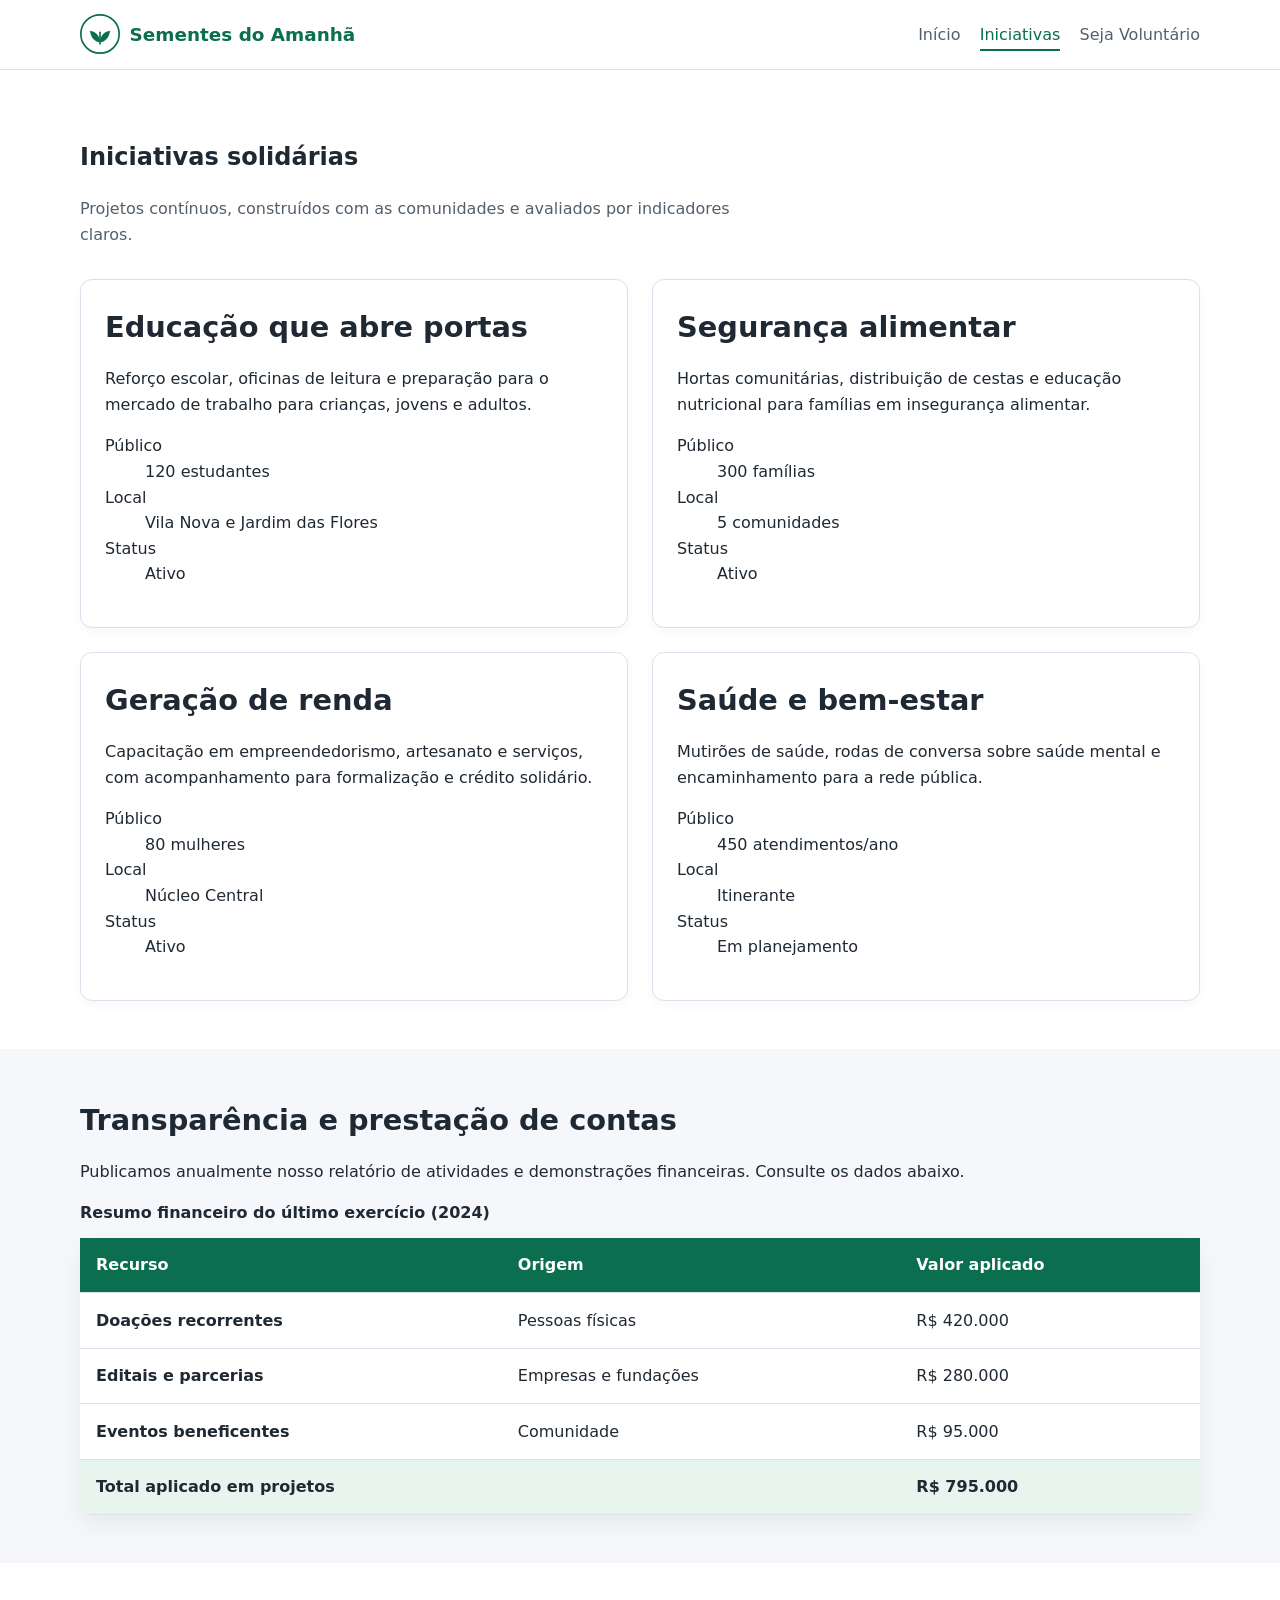
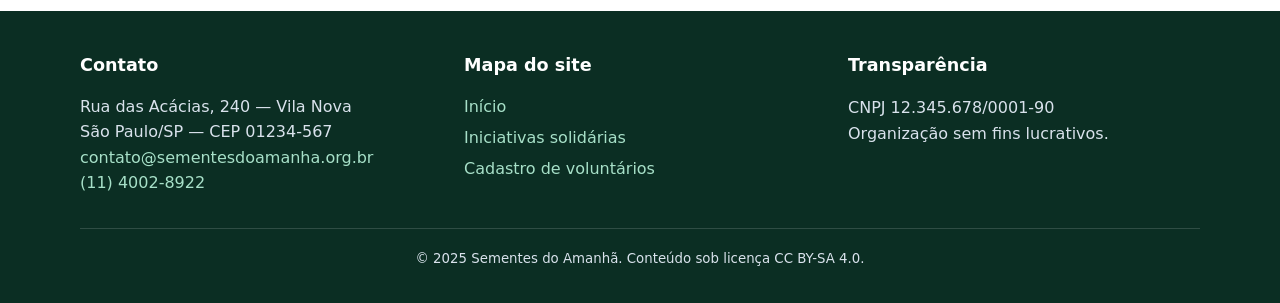
==== projetos.html @ 02ab209b "Repositório criado, primeiro esboço da atividade prática" ====
<!DOCTYPE html>
<html lang="pt-BR">
<head>
  <meta charset="UTF-8">
  <meta name="viewport" content="width=device-width, initial-scale=1.0">
  <meta name="description" content="Conheça as iniciativas solidárias da ONG Sementes do Amanhã: educação, segurança alimentar e geração de renda.">
  <title>Iniciativas Solidárias — Sementes do Amanhã</title>
  <link rel="stylesheet" href="css/style.css">
</head>
<body>

  <a class="skip-link" href="#conteudo">Pular para o conteúdo principal</a>

  <header class="site-header">
    <div class="container header-inner">
      <a class="logo" href="index.html" aria-label="Sementes do Amanhã — página inicial">
        <svg class="logo-mark" width="40" height="40" viewBox="0 0 48 48" role="img" aria-hidden="true" focusable="false">
          <circle cx="24" cy="24" r="23" fill="none" stroke="currentColor" stroke-width="2"/>
          <path d="M24 34c0-8 5-13 12-14-1 8-5 13-12 14Zm0 0c0-8-5-13-12-14 1 8 5 13 12 14Z" fill="currentColor"/>
          <path d="M24 36V22" stroke="currentColor" stroke-width="2" stroke-linecap="round"/>
        </svg>
        <span class="logo-text">Sementes <strong>do Amanhã</strong></span>
      </a>

      <nav class="site-nav" aria-label="Navegação principal">
        <ul>
          <li><a href="index.html">Início</a></li>
          <li><a href="projetos.html" aria-current="page">Iniciativas</a></li>
          <li><a href="cadastro.html">Seja Voluntário</a></li>
        </ul>
      </nav>
    </div>
  </header>

  <main id="conteudo">

    <section class="secao" aria-labelledby="titulo-iniciativas">
      <div class="container">
        <header class="secao-cabecalho">
          <h1 id="titulo-iniciativas">Iniciativas solidárias</h1>
          <p class="secao-descricao">Projetos contínuos, construídos com as comunidades e avaliados por indicadores claros.</p>
        </header>

        <div class="grid-2">
          <article class="card projeto" id="educacao">
            <h2>Educação que abre portas</h2>
            <p>Reforço escolar, oficinas de leitura e preparação para o mercado de trabalho para crianças, jovens e adultos.</p>
            <dl class="detalhes">
              <dt>Público</dt><dd>120 estudantes</dd>
              <dt>Local</dt><dd>Vila Nova e Jardim das Flores</dd>
              <dt>Status</dt><dd><span class="badge ativo">Ativo</span></dd>
            </dl>
          </article>

          <article class="card projeto" id="alimentacao">
            <h2>Segurança alimentar</h2>
            <p>Hortas comunitárias, distribuição de cestas e educação nutricional para famílias em insegurança alimentar.</p>
            <dl class="detalhes">
              <dt>Público</dt><dd>300 famílias</dd>
              <dt>Local</dt><dd>5 comunidades</dd>
              <dt>Status</dt><dd><span class="badge ativo">Ativo</span></dd>
            </dl>
          </article>

          <article class="card projeto" id="renda">
            <h2>Geração de renda</h2>
            <p>Capacitação em empreendedorismo, artesanato e serviços, com acompanhamento para formalização e crédito solidário.</p>
            <dl class="detalhes">
              <dt>Público</dt><dd>80 mulheres</dd>
              <dt>Local</dt><dd>Núcleo Central</dd>
              <dt>Status</dt><dd><span class="badge ativo">Ativo</span></dd>
            </dl>
          </article>

          <article class="card projeto" id="saude">
            <h2>Saúde e bem-estar</h2>
            <p>Mutirões de saúde, rodas de conversa sobre saúde mental e encaminhamento para a rede pública.</p>
            <dl class="detalhes">
              <dt>Público</dt><dd>450 atendimentos/ano</dd>
              <dt>Local</dt><dd>Itinerante</dd>
              <dt>Status</dt><dd><span class="badge planejamento">Em planejamento</span></dd>
            </dl>
          </article>
        </div>
      </div>
    </section>

    <section class="secao secao-destaque" id="transparencia" aria-labelledby="titulo-transparencia">
      <div class="container">
        <h2 id="titulo-transparencia">Transparência e prestação de contas</h2>
        <p>Publicamos anualmente nosso relatório de atividades e demonstrações financeiras. Consulte os dados abaixo.</p>
        <table class="tabela">
          <caption>Resumo financeiro do último exercício (2024)</caption>
          <thead>
            <tr>
              <th scope="col">Recurso</th>
              <th scope="col">Origem</th>
              <th scope="col">Valor aplicado</th>
            </tr>
          </thead>
          <tbody>
            <tr>
              <th scope="row">Doações recorrentes</th>
              <td>Pessoas físicas</td>
              <td>R$ 420.000</td>
            </tr>
            <tr>
              <th scope="row">Editais e parcerias</th>
              <td>Empresas e fundações</td>
              <td>R$ 280.000</td>
            </tr>
            <tr>
              <th scope="row">Eventos beneficentes</th>
              <td>Comunidade</td>
              <td>R$ 95.000</td>
            </tr>
          </tbody>
          <tfoot>
            <tr>
              <th scope="row" colspan="2">Total aplicado em projetos</th>
              <td>R$ 795.000</td>
            </tr>
          </tfoot>
        </table>
      </div>
    </section>

  </main>

  <footer class="site-footer">
    <div class="container footer-grid">
      <section aria-labelledby="titulo-contato">
        <h2 id="titulo-contato">Contato</h2>
        <address>
          Rua das Acácias, 240 — Vila Nova<br>
          São Paulo/SP — CEP 01234-567<br>
          <a href="mailto:contato@sementesdoamanha.org.br">contato@sementesdoamanha.org.br</a><br>
          <a href="tel:+551140028922">(11) 4002-8922</a>
        </address>
      </section>

      <nav aria-labelledby="titulo-mapa">
        <h2 id="titulo-mapa">Mapa do site</h2>
        <ul>
          <li><a href="index.html">Início</a></li>
          <li><a href="projetos.html">Iniciativas solidárias</a></li>
          <li><a href="cadastro.html">Cadastro de voluntários</a></li>
        </ul>
      </nav>

      <section aria-labelledby="titulo-transparencia-footer">
        <h2 id="titulo-transparencia-footer">Transparência</h2>
        <p>CNPJ 12.345.678/0001-90<br>Organização sem fins lucrativos.</p>
      </section>
    </div>

    <p class="copyright container">
      <small>© 2025 Sementes do Amanhã. Conteúdo sob licença CC BY-SA 4.0.</small>
    </p>
  </footer>

</body>
</html>
---- css/style.css ----
/* =========================================================
   Sementes do Amanhã — estilos globais
   ========================================================= */

:root {
  --cor-primaria: #0b6e4f;
  --cor-primaria-escura: #08543c;
  --cor-secundaria: #f4a261;
  --cor-texto: #1f2933;
  --cor-texto-suave: #52606d;
  --cor-fundo: #ffffff;
  --cor-fundo-suave: #f5f7fa;
  --cor-borda: #d9e2ec;
  --cor-erro: #c0392b;
  --raio: 12px;
  --sombra: 0 10px 25px rgba(0, 0, 0, 0.06);
  --largura-max: 1120px;
  --espaco: 1rem;
  --fonte: system-ui, -apple-system, "Segoe UI", Roboto, Ubuntu, sans-serif;
}

*,
*::before,
*::after {
  box-sizing: border-box;
}

html {
  scroll-behavior: smooth;
}

body {
  margin: 0;
  font-family: var(--fonte);
  color: var(--cor-texto);
  background: var(--cor-fundo);
  line-height: 1.6;
}

img {
  max-width: 100%;
  height: auto;
  display: block;
}

a {
  color: var(--cor-primaria);
  text-decoration: none;
}

a:hover,
a:focus {
  text-decoration: underline;
}

.container {
  width: min(100% - 2rem, var(--largura-max));
  margin-inline: auto;
}

.skip-link {
  position: absolute;
  left: -9999px;
  top: 0;
  background: var(--cor-primaria);
  color: #fff;
  padding: 0.75rem 1rem;
  z-index: 1000;
}

.skip-link:focus {
  left: 1rem;
  top: 1rem;
}

.sr-only {
  position: absolute;
  width: 1px;
  height: 1px;
  padding: 0;
  margin: -1px;
  overflow: hidden;
  clip: rect(0, 0, 0, 0);
  white-space: nowrap;
  border: 0;
}

/* ---------- Cabeçalho ---------- */
.site-header {
  background: #fff;
  border-bottom: 1px solid var(--cor-borda);
  position: sticky;
  top: 0;
  z-index: 50;
}

.header-inner {
  display: flex;
  align-items: center;
  justify-content: space-between;
  gap: 1rem;
  padding: 0.9rem 0;
}

.logo {
  display: inline-flex;
  align-items: center;
  gap: 0.6rem;
  color: var(--cor-primaria);
  font-size: 1.15rem;
  font-weight: 600;
}

.logo-text strong {
  font-weight: 800;
}

.logo-mark {
  color: var(--cor-primaria);
  flex-shrink: 0;
}

.site-nav ul {
  list-style: none;
  display: flex;
  gap: 1.2rem;
  margin: 0;
  padding: 0;
}

.site-nav a {
  color: var(--cor-texto-suave);
  font-weight: 500;
  padding: 0.35rem 0;
  border-bottom: 2px solid transparent;
}

.site-nav a:hover,
.site-nav a:focus,
.site-nav a[aria-current="page"] {
  color: var(--cor-primaria);
  border-bottom-color: var(--cor-primaria);
  text-decoration: none;
}

/* ---------- Hero ---------- */
.hero {
  padding: 3.5rem 0 2.5rem;
  background: linear-gradient(180deg, #f0faf6 0%, #ffffff 100%);
}

.hero-grid {
  display: grid;
  grid-template-columns: 1.1fr 0.9fr;
  gap: 2.5rem;
  align-items: center;
}

.eyebrow {
  text-transform: uppercase;
  letter-spacing: 0.08em;
  font-size: 0.78rem;
  font-weight: 700;
  color: var(--cor-primaria);
  margin: 0 0 0.5rem;
}

.hero h1 {
  font-size: clamp(2rem, 4vw, 3rem);
  line-height: 1.15;
  margin: 0 0 1rem;
}

.lead {
  font-size: 1.1rem;
  color: var(--cor-texto-suave);
  max-width: 55ch;
}

.hero-acoes {
  display: flex;
  flex-wrap: wrap;
  gap: 0.75rem;
  margin-top: 1.5rem;
}

.hero-figura {
  margin: 0;
  border-radius: var(--raio);
  overflow: hidden;
  box-shadow: var(--sombra);
  background: #e8f5ef;
}

.hero-figura figcaption {
  font-size: 0.85rem;
  color: var(--cor-texto-suave);
  padding: 0.6rem 0.9rem;
  background: #fff;
}

/* ---------- Botões ---------- */
.btn {
  display: inline-flex;
  align-items: center;
  justify-content: center;
  padding: 0.75rem 1.2rem;
  border-radius: 999px;
  font-weight: 600;
  border: 2px solid transparent;
  cursor: pointer;
  transition: 0.2s ease;
  text-decoration: none;
}

.btn-primario {
  background: var(--cor-primaria);
  color: #fff;
}

.btn-primario:hover,
.btn-primario:focus {
  background: var(--cor-primaria-escura);
  text-decoration: none;
}

.btn-secundario {
  background: transparent;
  color: var(--cor-primaria);
  border-color: var(--cor-primaria);
}

.btn-secundario:hover,
.btn-secundario:focus {
  background: #e8f5ef;
  text-decoration: none;
}

/* ---------- Seções ---------- */
.secao {
  padding: 3rem 0;
}

.secao-destaque {
  background: var(--cor-fundo-suave);
}

.secao-aside {
  padding-top: 0;
}

.secao-cabecalho {
  max-width: 65ch;
  margin-bottom: 2rem;
}

.secao-cabecalho h2,
.secao h2 {
  font-size: 1.8rem;
  margin: 0 0 0.5rem;
}

.secao-descricao {
  color: var(--cor-texto-suave);
  margin: 0;
}

/* ---------- Grids e cards ---------- */
.grid-2,
.grid-3 {
  display: grid;
  gap: 1.5rem;
}

.grid-2 {
  grid-template-columns: repeat(2, 1fr);
}

.grid-3 {
  grid-template-columns: repeat(3, 1fr);
}

.card {
  background: #fff;
  border: 1px solid var(--cor-borda);
  border-radius: var(--raio);
  padding: 1.5rem;
  box-shadow: 0 4px 12px rgba(0, 0, 0, 0.03);
}

.card h3 {
  margin-top: 0;
  color: var(--cor-primaria-escura);
}

.card-acao .link-seta {
  font-weight: 600;
  display: inline-block;
  margin-top: 0.75rem;
}

.card-acao .link-seta::after {
  content: " →";
}

.lista-check {
  list-style: none;
  padding: 0;
  margin: 0;
}

.lista-check li {
  padding-left: 1.4rem;
  position: relative;
  margin-bottom: 0.35rem;
}

.lista-check li::before {
  content: "✓";
  position: absolute;
  left: 0;
  color: var(--cor-primaria);
  font-weight: 700;
}

/* ---------- Indicadores ---------- */
.indicadores {
  display: grid;
  grid-template-columns: repeat(4, 1fr);
  gap: 1rem;
  margin: 0;
}

.indicador {
  background: #fff;
  border-radius: var(--raio);
  padding: 1.25rem;
  text-align: center;
  border: 1px solid var(--cor-borda);
}

.indicador dt {
  font-size: 0.9rem;
  color: var(--cor-texto-suave);
}

.indicador dd {
  margin: 0.25rem 0 0;
  font-size: 2rem;
  font-weight: 800;
  color: var(--cor-primaria);
}

/* ---------- Citação ---------- */
.citacao {
  background: #fff;
  border-left: 6px solid var(--cor-secundaria);
  padding: 1.5rem 2rem;
  border-radius: var(--raio);
  box-shadow: var(--sombra);
  margin: 0;
}

.citacao p {
  font-size: 1.25rem;
  font-style: italic;
}

.citacao footer {
  margin-top: 1rem;
  color: var(--cor-texto-suave);
}

/* ---------- Tabela ---------- */
.tabela {
  width: 100%;
  border-collapse: collapse;
  background: #fff;
  border-radius: var(--raio);
  overflow: hidden;
  box-shadow: var(--sombra);
}

.tabela caption {
  text-align: left;
  font-weight: 700;
  margin-bottom: 0.75rem;
}

.tabela th,
.tabela td {
  padding: 0.9rem 1rem;
  border-bottom: 1px solid var(--cor-borda);
  text-align: left;
}

.tabela thead th {
  background: var(--cor-primaria);
  color: #fff;
}

.tabela tfoot th,
.tabela tfoot td {
  background: #e8f5ef;
  font-weight: 700;
}

/* ---------- Formulário ---------- */
.formulario {
  max-width: 720px;
  margin: 0 auto;
}

.formulario fieldset {
  border: 1px solid var(--cor-borda);
  border-radius: var(--raio);
  padding: 1.25rem;
  margin-bottom: 1.5rem;
  background: #fff;
}

.formulario legend {
  font-weight: 700;
  color: var(--cor-primaria-escura);
  padding: 0 0.5rem;
}

.campo {
  margin-bottom: 1rem;
  display: flex;
  flex-direction: column;
  gap: 0.35rem;
}

.campo label {
  font-weight: 600;
  font-size: 0.95rem;
}

.campo input,
.campo select,
.campo textarea {
  padding: 0.7rem 0.85rem;
  border: 1px solid var(--cor-borda);
  border-radius: 8px;
  font: inherit;
  width: 100%;
  background: #fff;
}

.campo input:focus,
.campo select:focus,
.campo textarea:focus {
  outline: 3px solid rgba(11, 110, 79, 0.2);
  border-color: var(--cor-primaria);
}

.campo input:invalid:not(:placeholder-shown),
.campo select:invalid,
.campo textarea:invalid {
  border-color: var(--cor-erro);
}

.campo.checkbox {
  flex-direction: row;
  align-items: center;
  gap: 0.5rem;
}

.campo.checkbox input {
  width: auto;
}

.acoes-formulario {
  display: flex;
  flex-wrap: wrap;
  gap: 0.75rem;
  margin-top: 1rem;
}

/* ---------- Rodapé ---------- */
.site-footer {
  background: #0b2e23;
  color: #d9e2ec;
  padding: 2.5rem 0 1rem;
  margin-top: 3rem;
}

.footer-grid {
  display: grid;
  grid-template-columns: repeat(3, 1fr);
  gap: 2rem;
}

.site-footer h2 {
  font-size: 1.1rem;
  color: #fff;
  margin-top: 0;
}

.site-footer a {
  color: #a7e0c8;
}

.site-footer address {
  font-style: normal;
}

.site-footer ul {
  list-style: none;
  padding: 0;
  margin: 0;
}

.site-footer li {
  margin-bottom: 0.35rem;
}

.copyright {
  border-top: 1px solid rgba(255, 255, 255, 0.15);
  margin-top: 2rem;
  padding-top: 1rem;
  text-align: center;
}

/* ---------- Responsivo ---------- */
@media (max-width: 900px) {
  .hero-grid,
  .grid-2,
  .grid-3,
  .indicadores,
  .footer-grid {
    grid-template-columns: 1fr;
  }

  .header-inner {
    flex-direction: column;
    align-items: flex-start;
  }

  .site-nav ul {
    flex-wrap: wrap;
  }
}

@media (max-width: 480px) {
  .hero {
    padding-top: 2rem;
  }

  .hero h1 {
    font-size: 1.8rem;
  }

  .btn {
    width: 100%;
  }
}
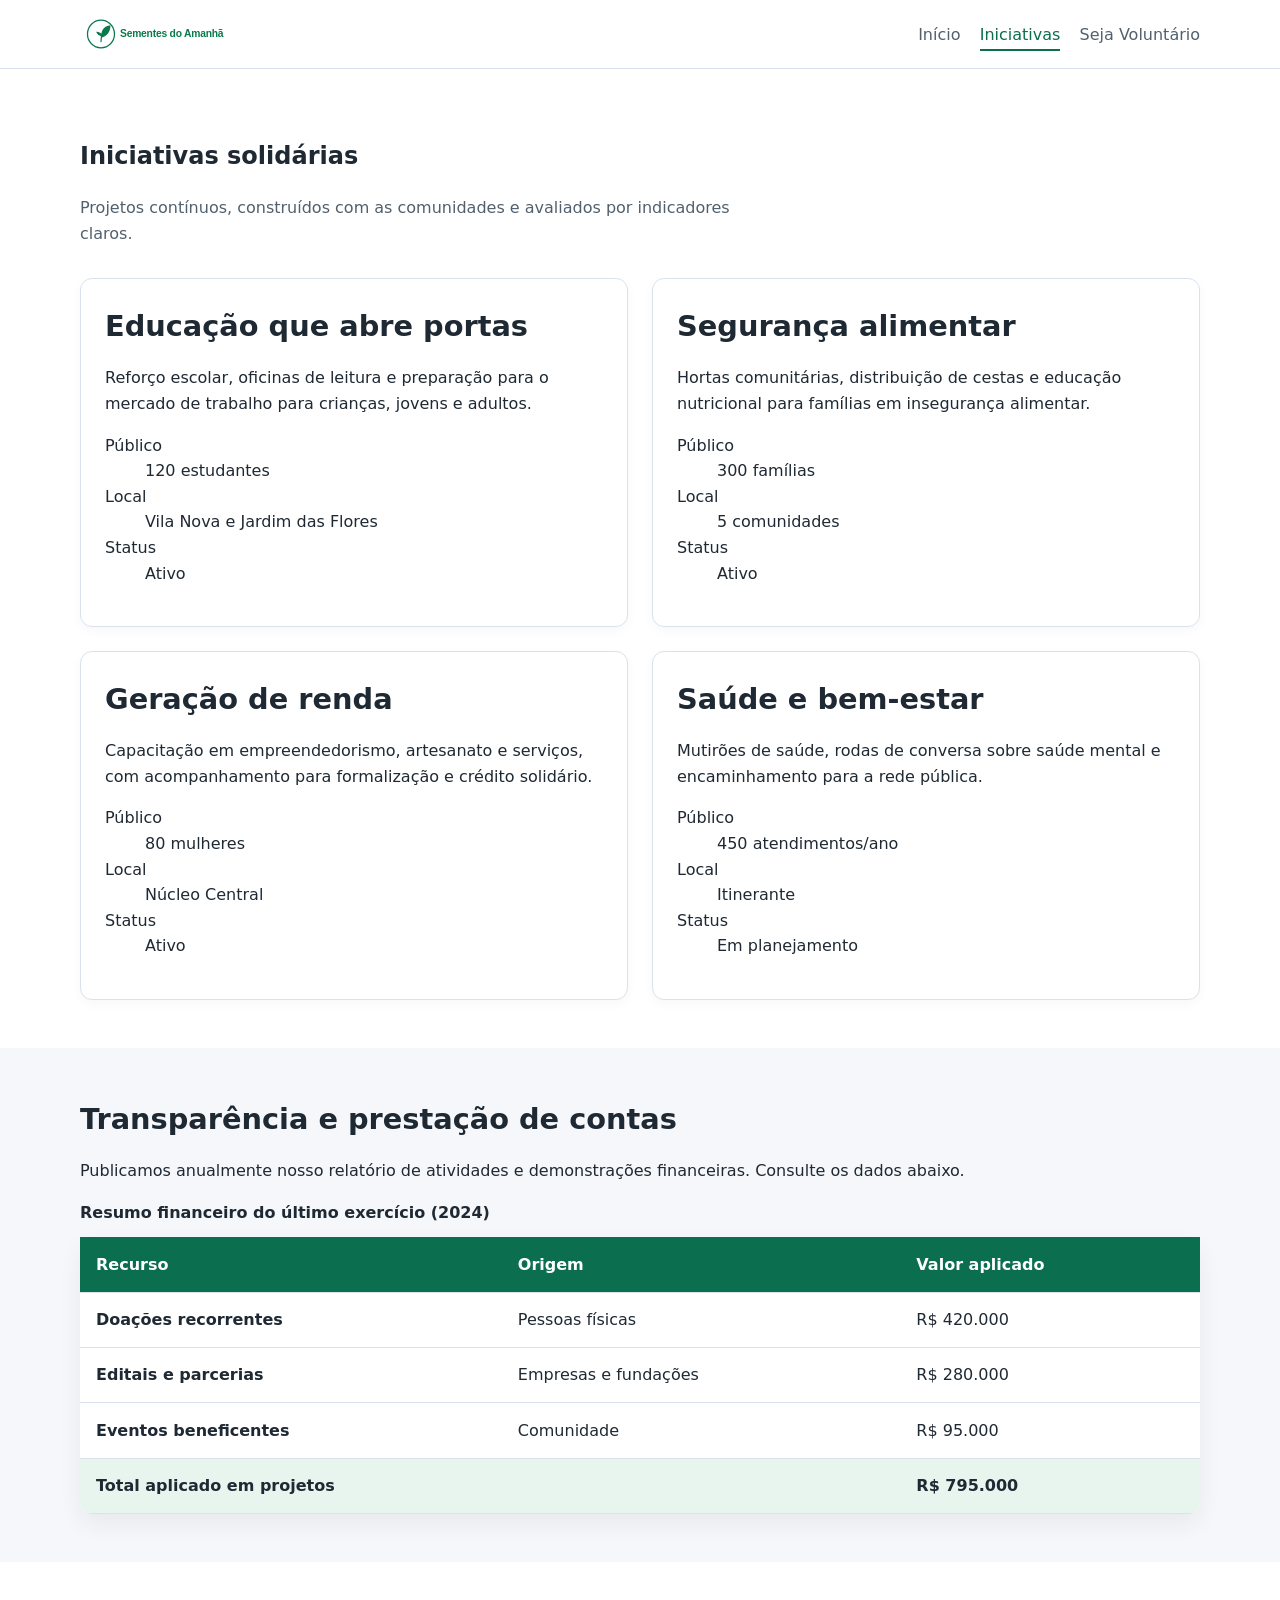
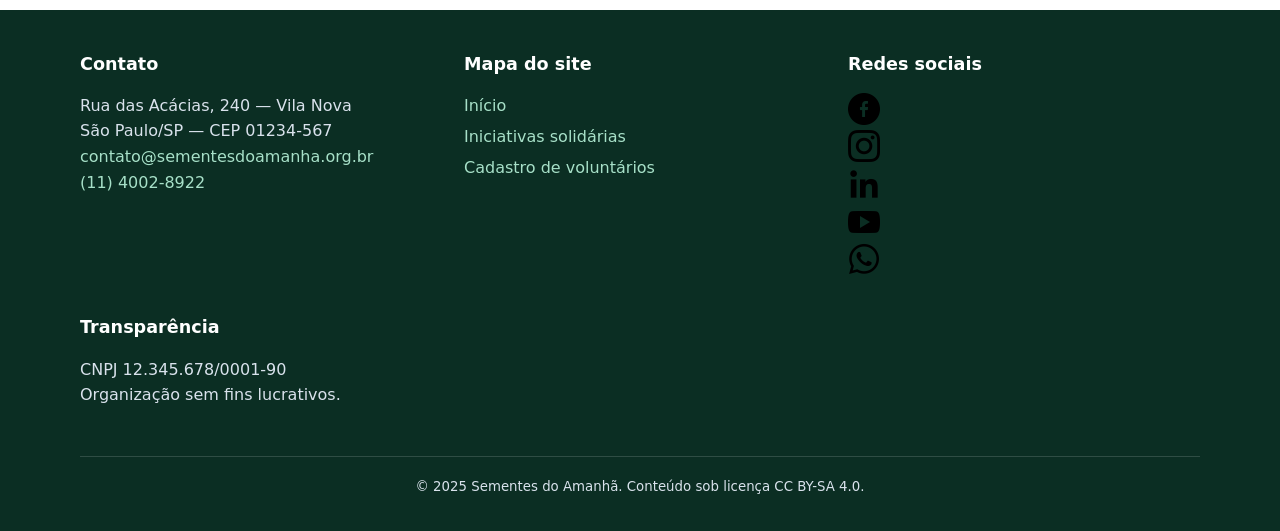
==== commit 0cf1f604: "feat: adiciona identidade visual e redes sociais ao site - Substitui SVG inline do header pelo logot" ====
--- a/projetos.html
+++ b/projetos.html
@@ -5,6 +5,7 @@
   <meta name="viewport" content="width=device-width, initial-scale=1.0">
   <meta name="description" content="Conheça as iniciativas solidárias da ONG Sementes do Amanhã: educação, segurança alimentar e geração de renda.">
   <title>Iniciativas Solidárias — Sementes do Amanhã</title>
+  <link rel="icon" type="image/svg+xml" href="assets/img/icones/sementes_do_amanha_logo.svg">
   <link rel="stylesheet" href="css/style.css">
 </head>
 <body>
@@ -14,12 +15,10 @@
   <header class="site-header">
     <div class="container header-inner">
       <a class="logo" href="index.html" aria-label="Sementes do Amanhã — página inicial">
-        <svg class="logo-mark" width="40" height="40" viewBox="0 0 48 48" role="img" aria-hidden="true" focusable="false">
-          <circle cx="24" cy="24" r="23" fill="none" stroke="currentColor" stroke-width="2"/>
-          <path d="M24 34c0-8 5-13 12-14-1 8-5 13-12 14Zm0 0c0-8-5-13-12-14 1 8 5 13 12 14Z" fill="currentColor"/>
-          <path d="M24 36V22" stroke="currentColor" stroke-width="2" stroke-linecap="round"/>
-        </svg>
-        <span class="logo-text">Sementes <strong>do Amanhã</strong></span>
+        <img src="assets/img/icones/sementes_do_amanha_logo.svg"
+             alt="Logotipo da ONG Sementes do Amanhã"
+             width="160" height="48"
+             loading="eager" decoding="async">
       </a>
 
       <nav class="site-nav" aria-label="Navegação principal">
@@ -129,6 +128,7 @@
 
   <footer class="site-footer">
     <div class="container footer-grid">
+
       <section aria-labelledby="titulo-contato">
         <h2 id="titulo-contato">Contato</h2>
         <address>
@@ -148,10 +148,42 @@
         </ul>
       </nav>
 
+      <section aria-labelledby="titulo-redes">
+        <h2 id="titulo-redes">Redes sociais</h2>
+        <ul class="redes-sociais">
+          <li>
+            <a href="https://facebook.com/sementesdoamanha" aria-label="Facebook da Sementes do Amanhã" target="_blank" rel="noopener noreferrer">
+              <img src="assets/img/og/facebook.png" alt="" width="32" height="32" loading="lazy" decoding="async">
+            </a>
+          </li>
+          <li>
+            <a href="https://instagram.com/sementesdoamanha" aria-label="Instagram da Sementes do Amanhã" target="_blank" rel="noopener noreferrer">
+              <img src="assets/img/og/instagram.png" alt="" width="32" height="32" loading="lazy" decoding="async">
+            </a>
+          </li>
+          <li>
+            <a href="https://linkedin.com/company/sementesdoamanha" aria-label="LinkedIn da Sementes do Amanhã" target="_blank" rel="noopener noreferrer">
+              <img src="assets/img/og/linkedin.png" alt="" width="32" height="32" loading="lazy" decoding="async">
+            </a>
+          </li>
+          <li>
+            <a href="https://youtube.com/@sementesdoamanha" aria-label="YouTube da Sementes do Amanhã" target="_blank" rel="noopener noreferrer">
+              <img src="assets/img/og/youtube.png" alt="" width="32" height="32" loading="lazy" decoding="async">
+            </a>
+          </li>
+          <li>
+            <a href="https://wa.me/551140028922" aria-label="WhatsApp da Sementes do Amanhã" target="_blank" rel="noopener noreferrer">
+              <img src="assets/img/og/whatsapp.png" alt="" width="32" height="32" loading="lazy" decoding="async">
+            </a>
+          </li>
+        </ul>
+      </section>
+
       <section aria-labelledby="titulo-transparencia-footer">
         <h2 id="titulo-transparencia-footer">Transparência</h2>
         <p>CNPJ 12.345.678/0001-90<br>Organização sem fins lucrativos.</p>
       </section>
+
     </div>
 
     <p class="copyright container">
--- a/css/style.css
+++ b/css/style.css
@@ -353,6 +353,11 @@
 
 /* ---------- Citação ---------- */
 .citacao {
+  display: grid;
+  grid-template-columns: auto 1fr;
+  gap: 1.25rem;
+  align-items: start;
+
   background: #fff;
   border-left: 6px solid var(--cor-secundaria);
   padding: 1.5rem 2rem;
@@ -361,14 +366,44 @@
   margin: 0;
 }
 
+.citacao .avatar {
+  width: 72px;
+  height: 72px;
+  border-radius: var(--raio);
+  object-fit: cover;
+  border: 3px solid var(--cor-secundaria);
+}
+
 .citacao p {
   font-size: 1.25rem;
   font-style: italic;
+  margin: 0;
 }
 
 .citacao footer {
   margin-top: 1rem;
   color: var(--cor-texto-suave);
+  grid-column: 2;
+}
+
+.citacao p {
+  grid-column: 2;
+}
+
+@media (max-width: 520px) {
+  .citacao {
+    grid-template-columns: 1fr;
+    text-align: center;
+  }
+
+  .citacao .avatar {
+    margin-inline: auto;
+  }
+
+  .citacao p,
+  .citacao footer {
+    grid-column: 1;
+  }
 }
 
 /* ---------- Tabela ---------- */
@@ -555,4 +590,85 @@
   .btn {
     width: 100%;
   }
+  /* ---------- Logotipo no header ---------- */
+.logo img {
+  display: block;
+  width: auto;
+  height: 48px;
+  max-width: 180px;
+}
+
+/* ---------- Avatar do depoimento ---------- */
+.citacao {
+  display: grid;
+  grid-template-columns: auto 1fr;
+  gap: 1.25rem;
+  align-items: start;
+}
+
+.citacao .avatar {
+  width: 72px;
+  height: 72px;
+  border-radius: var(--raio);        /* mesmo raio da caixa de depoimento */
+  object-fit: cover;
+  flex-shrink: 0;
+  border: 3px solid var(--cor-secundaria);
+  box-shadow: 0 4px 10px rgba(0, 0, 0, 0.08);
+}
+
+.citacao p,
+.citacao footer {
+  grid-column: 2;
+}
+
+@media (max-width: 520px) {
+  .citacao {
+    grid-template-columns: 1fr;
+    text-align: center;
+  }
+
+  .citacao .avatar {
+    margin-inline: auto;
+  }
+
+  .citacao p,
+  .citacao footer {
+    grid-column: 1;
+  }
+}
+
+/* ---------- Redes sociais no rodapé ---------- */
+.redes-sociais {
+  list-style: none;
+  padding: 0;
+  margin: 0;
+  display: flex;
+  flex-wrap: wrap;
+  gap: 0.75rem;
+}
+
+.redes-sociais a {
+  display: inline-flex;
+  align-items: center;
+  justify-content: center;
+  width: 40px;
+  height: 40px;
+  border-radius: 50%;
+  background: rgba(255, 255, 255, 0.08);
+  transition: background 0.2s ease, transform 0.2s ease;
+}
+
+.redes-sociais a:hover,
+.redes-sociais a:focus {
+  background: rgba(255, 255, 255, 0.2);
+  transform: translateY(-2px);
+  text-decoration: none;
+}
+
+.redes-sociais img {
+  width: 22px;
+  height: 22px;
+  object-fit: contain;
+  filter: brightness(0) invert(1);
+}
 }
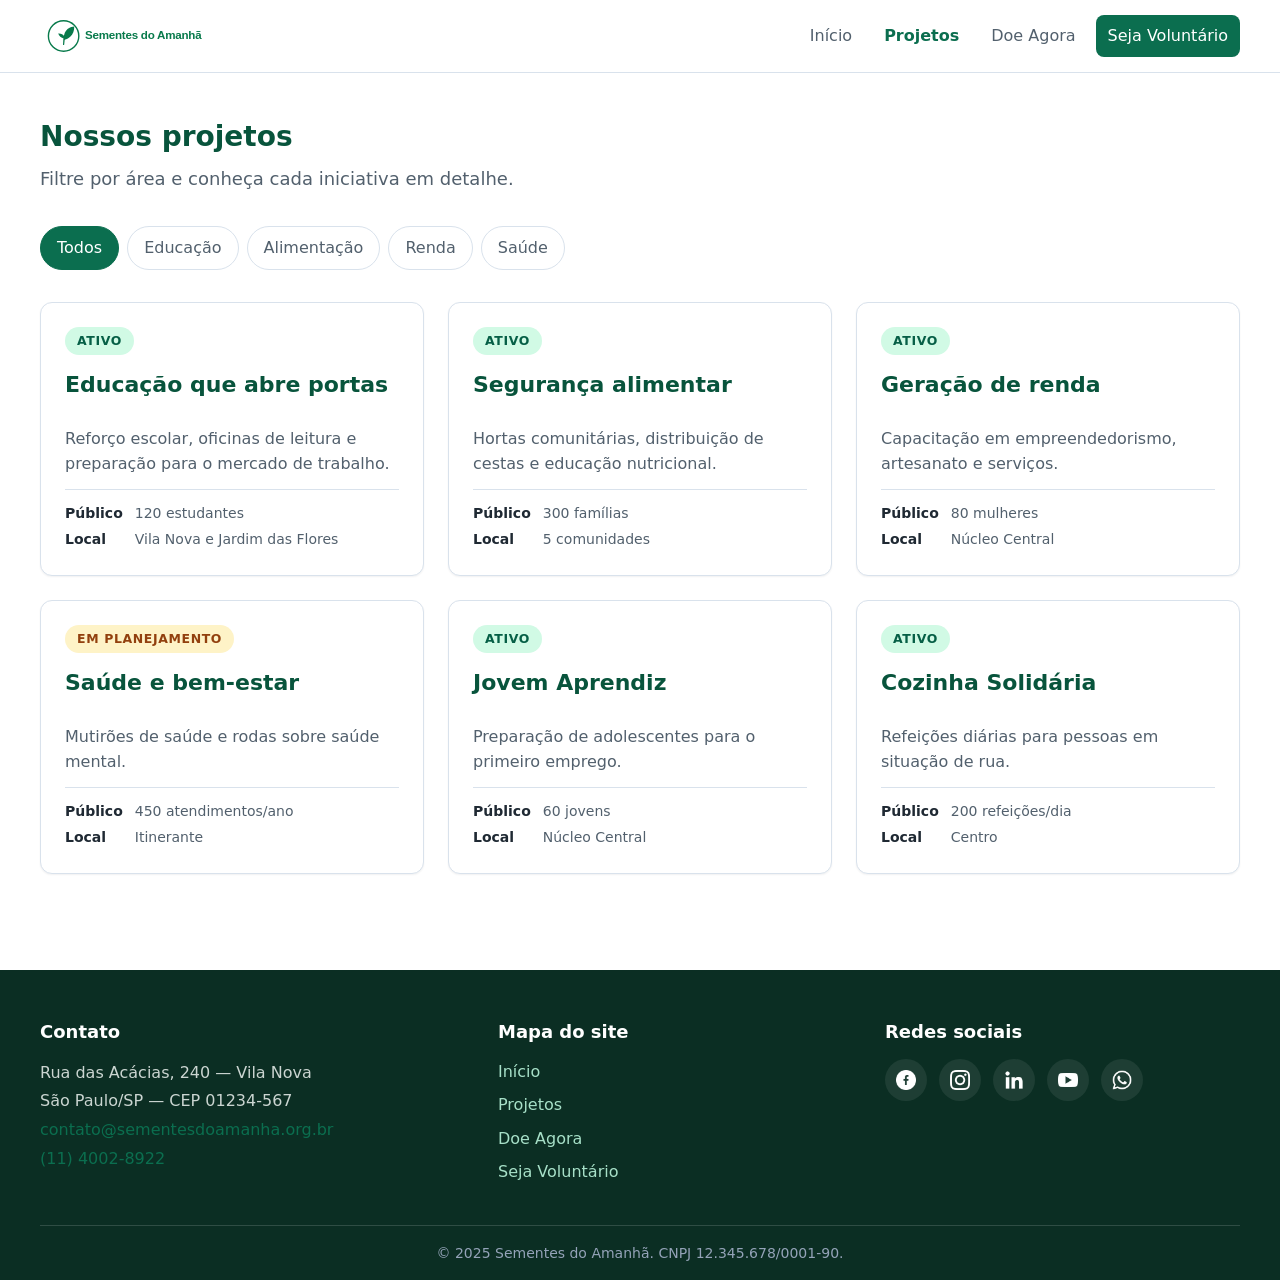
==== commit 704d4cb8: "feat: transforma site institucional em plataforma web para ONGs - Adiciona páginas doacao.html e vol" ====
--- a/projetos.html
+++ b/projetos.html
@@ -3,193 +3,157 @@
 <head>
   <meta charset="UTF-8">
   <meta name="viewport" content="width=device-width, initial-scale=1.0">
-  <meta name="description" content="Conheça as iniciativas solidárias da ONG Sementes do Amanhã: educação, segurança alimentar e geração de renda.">
-  <title>Iniciativas Solidárias — Sementes do Amanhã</title>
+  <meta name="description" content="Conheça os projetos sociais da ONG Sementes do Amanhã.">
+  <title>Projetos — Sementes do Amanhã</title>
   <link rel="icon" type="image/svg+xml" href="assets/img/icones/sementes_do_amanha_logo.svg">
   <link rel="stylesheet" href="css/style.css">
 </head>
 <body>
 
-  <a class="skip-link" href="#conteudo">Pular para o conteúdo principal</a>
+  <a class="skip-link" href="#main">Pular para o conteúdo principal</a>
 
-  <header class="site-header">
-    <div class="container header-inner">
-      <a class="logo" href="index.html" aria-label="Sementes do Amanhã — página inicial">
-        <img src="assets/img/icones/sementes_do_amanha_logo.svg"
-             alt="Logotipo da ONG Sementes do Amanhã"
-             width="160" height="48"
-             loading="eager" decoding="async">
+  <header class="header">
+    <div class="container header__inner">
+      <a class="header__logo" href="index.html" aria-label="Sementes do Amanhã — página inicial">
+        <img src="assets/img/icones/sementes_do_amanha_logo.svg" alt="Logotipo Sementes do Amanhã" width="160" height="44">
       </a>
-
-      <nav class="site-nav" aria-label="Navegação principal">
-        <ul>
-          <li><a href="index.html">Início</a></li>
-          <li><a href="projetos.html" aria-current="page">Iniciativas</a></li>
-          <li><a href="cadastro.html">Seja Voluntário</a></li>
+      <button class="header__toggle" type="button" aria-expanded="false" aria-controls="menu-principal" aria-label="Abrir menu"><span class="sr-only">Menu</span></button>
+      <nav class="nav" id="menu-principal" data-open="false" aria-label="Navegação principal">
+        <ul class="nav__list">
+          <li><a class="nav__link" href="index.html">Início</a></li>
+          <li><a class="nav__link" href="projetos.html" aria-current="page">Projetos</a></li>
+          <li><a class="nav__link" href="doacao.html">Doe Agora</a></li>
+          <li><a class="nav__link nav__link--cta" href="voluntario.html">Seja Voluntário</a></li>
         </ul>
       </nav>
     </div>
   </header>
 
-  <main id="conteudo">
+  <main id="main">
 
-    <section class="secao" aria-labelledby="titulo-iniciativas">
+    <section class="section" aria-labelledby="projetos-title">
       <div class="container">
-        <header class="secao-cabecalho">
-          <h1 id="titulo-iniciativas">Iniciativas solidárias</h1>
-          <p class="secao-descricao">Projetos contínuos, construídos com as comunidades e avaliados por indicadores claros.</p>
+        <header class="section__header">
+          <h1 class="section__title" id="projetos-title">Nossos projetos</h1>
+          <p class="section__subtitle">Filtre por área e conheça cada iniciativa em detalhe.</p>
         </header>
 
-        <div class="grid-2">
-          <article class="card projeto" id="educacao">
-            <h2>Educação que abre portas</h2>
-            <p>Reforço escolar, oficinas de leitura e preparação para o mercado de trabalho para crianças, jovens e adultos.</p>
-            <dl class="detalhes">
+        <div class="filters" role="group" aria-label="Filtrar projetos por categoria">
+          <button class="filters__btn" type="button" data-filter="all" aria-pressed="true">Todos</button>
+          <button class="filters__btn" type="button" data-filter="educacao" aria-pressed="false">Educação</button>
+          <button class="filters__btn" type="button" data-filter="alimentacao" aria-pressed="false">Alimentação</button>
+          <button class="filters__btn" type="button" data-filter="renda" aria-pressed="false">Renda</button>
+          <button class="filters__btn" type="button" data-filter="saude" aria-pressed="false">Saúde</button>
+        </div>
+
+        <div class="grid grid--3" data-projects>
+
+          <article class="card project-card" data-category="educacao">
+            <span class="project-card__badge project-card__badge--active">Ativo</span>
+            <h3 class="card__title">Educação que abre portas</h3>
+            <p class="card__text">Reforço escolar, oficinas de leitura e preparação para o mercado de trabalho.</p>
+            <dl class="project-card__meta">
               <dt>Público</dt><dd>120 estudantes</dd>
               <dt>Local</dt><dd>Vila Nova e Jardim das Flores</dd>
-              <dt>Status</dt><dd><span class="badge ativo">Ativo</span></dd>
             </dl>
           </article>
 
-          <article class="card projeto" id="alimentacao">
-            <h2>Segurança alimentar</h2>
-            <p>Hortas comunitárias, distribuição de cestas e educação nutricional para famílias em insegurança alimentar.</p>
-            <dl class="detalhes">
+          <article class="card project-card" data-category="alimentacao">
+            <span class="project-card__badge project-card__badge--active">Ativo</span>
+            <h3 class="card__title">Segurança alimentar</h3>
+            <p class="card__text">Hortas comunitárias, distribuição de cestas e educação nutricional.</p>
+            <dl class="project-card__meta">
               <dt>Público</dt><dd>300 famílias</dd>
               <dt>Local</dt><dd>5 comunidades</dd>
-              <dt>Status</dt><dd><span class="badge ativo">Ativo</span></dd>
             </dl>
           </article>
 
-          <article class="card projeto" id="renda">
-            <h2>Geração de renda</h2>
-            <p>Capacitação em empreendedorismo, artesanato e serviços, com acompanhamento para formalização e crédito solidário.</p>
-            <dl class="detalhes">
+          <article class="card project-card" data-category="renda">
+            <span class="project-card__badge project-card__badge--active">Ativo</span>
+            <h3 class="card__title">Geração de renda</h3>
+            <p class="card__text">Capacitação em empreendedorismo, artesanato e serviços.</p>
+            <dl class="project-card__meta">
               <dt>Público</dt><dd>80 mulheres</dd>
               <dt>Local</dt><dd>Núcleo Central</dd>
-              <dt>Status</dt><dd><span class="badge ativo">Ativo</span></dd>
             </dl>
           </article>
 
-          <article class="card projeto" id="saude">
-            <h2>Saúde e bem-estar</h2>
-            <p>Mutirões de saúde, rodas de conversa sobre saúde mental e encaminhamento para a rede pública.</p>
-            <dl class="detalhes">
+          <article class="card project-card" data-category="saude">
+            <span class="project-card__badge project-card__badge--planning">Em planejamento</span>
+            <h3 class="card__title">Saúde e bem-estar</h3>
+            <p class="card__text">Mutirões de saúde e rodas sobre saúde mental.</p>
+            <dl class="project-card__meta">
               <dt>Público</dt><dd>450 atendimentos/ano</dd>
               <dt>Local</dt><dd>Itinerante</dd>
-              <dt>Status</dt><dd><span class="badge planejamento">Em planejamento</span></dd>
             </dl>
           </article>
+
+          <article class="card project-card" data-category="educacao">
+            <span class="project-card__badge project-card__badge--active">Ativo</span>
+            <h3 class="card__title">Jovem Aprendiz</h3>
+            <p class="card__text">Preparação de adolescentes para o primeiro emprego.</p>
+            <dl class="project-card__meta">
+              <dt>Público</dt><dd>60 jovens</dd>
+              <dt>Local</dt><dd>Núcleo Central</dd>
+            </dl>
+          </article>
+
+          <article class="card project-card" data-category="alimentacao">
+            <span class="project-card__badge project-card__badge--active">Ativo</span>
+            <h3 class="card__title">Cozinha Solidária</h3>
+            <p class="card__text">Refeições diárias para pessoas em situação de rua.</p>
+            <dl class="project-card__meta">
+              <dt>Público</dt><dd>200 refeições/dia</dd>
+              <dt>Local</dt><dd>Centro</dd>
+            </dl>
+          </article>
+
         </div>
-      </div>
-    </section>
 
-    <section class="secao secao-destaque" id="transparencia" aria-labelledby="titulo-transparencia">
-      <div class="container">
-        <h2 id="titulo-transparencia">Transparência e prestação de contas</h2>
-        <p>Publicamos anualmente nosso relatório de atividades e demonstrações financeiras. Consulte os dados abaixo.</p>
-        <table class="tabela">
-          <caption>Resumo financeiro do último exercício (2024)</caption>
-          <thead>
-            <tr>
-              <th scope="col">Recurso</th>
-              <th scope="col">Origem</th>
-              <th scope="col">Valor aplicado</th>
-            </tr>
-          </thead>
-          <tbody>
-            <tr>
-              <th scope="row">Doações recorrentes</th>
-              <td>Pessoas físicas</td>
-              <td>R$ 420.000</td>
-            </tr>
-            <tr>
-              <th scope="row">Editais e parcerias</th>
-              <td>Empresas e fundações</td>
-              <td>R$ 280.000</td>
-            </tr>
-            <tr>
-              <th scope="row">Eventos beneficentes</th>
-              <td>Comunidade</td>
-              <td>R$ 95.000</td>
-            </tr>
-          </tbody>
-          <tfoot>
-            <tr>
-              <th scope="row" colspan="2">Total aplicado em projetos</th>
-              <td>R$ 795.000</td>
-            </tr>
-          </tfoot>
-        </table>
+        <p class="text-center mt-4 hidden" data-empty>
+          Nenhum projeto encontrado para esta categoria.
+        </p>
       </div>
     </section>
 
   </main>
 
-  <footer class="site-footer">
-    <div class="container footer-grid">
-
-      <section aria-labelledby="titulo-contato">
-        <h2 id="titulo-contato">Contato</h2>
-        <address>
-          Rua das Acácias, 240 — Vila Nova<br>
-          São Paulo/SP — CEP 01234-567<br>
-          <a href="mailto:contato@sementesdoamanha.org.br">contato@sementesdoamanha.org.br</a><br>
-          <a href="tel:+551140028922">(11) 4002-8922</a>
-        </address>
-      </section>
-
-      <nav aria-labelledby="titulo-mapa">
-        <h2 id="titulo-mapa">Mapa do site</h2>
-        <ul>
-          <li><a href="index.html">Início</a></li>
-          <li><a href="projetos.html">Iniciativas solidárias</a></li>
-          <li><a href="cadastro.html">Cadastro de voluntários</a></li>
-        </ul>
-      </nav>
-
-      <section aria-labelledby="titulo-redes">
-        <h2 id="titulo-redes">Redes sociais</h2>
-        <ul class="redes-sociais">
-          <li>
-            <a href="https://facebook.com/sementesdoamanha" aria-label="Facebook da Sementes do Amanhã" target="_blank" rel="noopener noreferrer">
-              <img src="assets/img/og/facebook.png" alt="" width="32" height="32" loading="lazy" decoding="async">
-            </a>
-          </li>
-          <li>
-            <a href="https://instagram.com/sementesdoamanha" aria-label="Instagram da Sementes do Amanhã" target="_blank" rel="noopener noreferrer">
-              <img src="assets/img/og/instagram.png" alt="" width="32" height="32" loading="lazy" decoding="async">
-            </a>
-          </li>
-          <li>
-            <a href="https://linkedin.com/company/sementesdoamanha" aria-label="LinkedIn da Sementes do Amanhã" target="_blank" rel="noopener noreferrer">
-              <img src="assets/img/og/linkedin.png" alt="" width="32" height="32" loading="lazy" decoding="async">
-            </a>
-          </li>
-          <li>
-            <a href="https://youtube.com/@sementesdoamanha" aria-label="YouTube da Sementes do Amanhã" target="_blank" rel="noopener noreferrer">
-              <img src="assets/img/og/youtube.png" alt="" width="32" height="32" loading="lazy" decoding="async">
-            </a>
-          </li>
-          <li>
-            <a href="https://wa.me/551140028922" aria-label="WhatsApp da Sementes do Amanhã" target="_blank" rel="noopener noreferrer">
-              <img src="assets/img/og/whatsapp.png" alt="" width="32" height="32" loading="lazy" decoding="async">
-            </a>
-          </li>
-        </ul>
-      </section>
-
-      <section aria-labelledby="titulo-transparencia-footer">
-        <h2 id="titulo-transparencia-footer">Transparência</h2>
-        <p>CNPJ 12.345.678/0001-90<br>Organização sem fins lucrativos.</p>
-      </section>
-
+  <footer class="footer">
+    <div class="container">
+      <div class="footer__grid">
+        <div>
+          <h2 class="footer__title">Contato</h2>
+          <address>
+            Rua das Acácias, 240 — Vila Nova<br>
+            São Paulo/SP — CEP 01234-567<br>
+            <a href="mailto:contato@sementesdoamanha.org.br">contato@sementesdoamanha.org.br</a><br>
+            <a href="tel:+551140028922">(11) 4002-8922</a>
+          </address>
+        </div>
+        <nav aria-labelledby="footer-mapa">
+          <h2 class="footer__title" id="footer-mapa">Mapa do site</h2>
+          <ul class="footer__list">
+            <li><a href="index.html">Início</a></li>
+            <li><a href="projetos.html">Projetos</a></li>
+            <li><a href="doacao.html">Doe Agora</a></li>
+            <li><a href="voluntario.html">Seja Voluntário</a></li>
+          </ul>
+        </nav>
+        <div>
+          <h2 class="footer__title">Redes sociais</h2>
+          <ul class="social">
+            <li><a class="social__link" href="#" aria-label="Facebook"><img src="assets/img/og/facebook.png" alt="" width="20" height="20" loading="lazy"></a></li>
+            <li><a class="social__link" href="#" aria-label="Instagram"><img src="assets/img/og/instagram.png" alt="" width="20" height="20" loading="lazy"></a></li>
+            <li><a class="social__link" href="#" aria-label="LinkedIn"><img src="assets/img/og/linkedin.png" alt="" width="20" height="20" loading="lazy"></a></li>
+            <li><a class="social__link" href="#" aria-label="YouTube"><img src="assets/img/og/youtube.png" alt="" width="20" height="20" loading="lazy"></a></li>
+            <li><a class="social__link" href="#" aria-label="WhatsApp"><img src="assets/img/og/whatsapp.png" alt="" width="20" height="20" loading="lazy"></a></li>
+          </ul>
+        </div>
+      </div>
+      <p class="footer__bottom">© 2025 Sementes do Amanhã. CNPJ 12.345.678/0001-90.</p>
     </div>
-
-    <p class="copyright container">
-      <small>© 2025 Sementes do Amanhã. Conteúdo sob licença CC BY-SA 4.0.</small>
-    </p>
   </footer>
 
+  <script src="js/main.js" defer></script>
 </body>
 </html>
--- a/css/style.css
+++ b/css/style.css
@@ -1,674 +1,833 @@
 /* =========================================================
-   Sementes do Amanhã — estilos globais
+   SEMENTES DO AMANHÃ — Design System
+   Metodologia: BEM (Block, Element, Modifier)
    ========================================================= */
 
+/* ---------------------------------------------------------
+   1. DESIGN TOKENS (variáveis)
+   --------------------------------------------------------- */
 :root {
-  --cor-primaria: #0b6e4f;
-  --cor-primaria-escura: #08543c;
-  --cor-secundaria: #f4a261;
-  --cor-texto: #1f2933;
-  --cor-texto-suave: #52606d;
-  --cor-fundo: #ffffff;
-  --cor-fundo-suave: #f5f7fa;
-  --cor-borda: #d9e2ec;
-  --cor-erro: #c0392b;
-  --raio: 12px;
-  --sombra: 0 10px 25px rgba(0, 0, 0, 0.06);
-  --largura-max: 1120px;
-  --espaco: 1rem;
-  --fonte: system-ui, -apple-system, "Segoe UI", Roboto, Ubuntu, sans-serif;
-}
-
+  /* Cores — marca */
+  --color-primary:        #0b6e4f;
+  --color-primary-dark:   #08543c;
+  --color-primary-light:  #e8f5ef;
+  --color-secondary:      #f4a261;
+  --color-secondary-dark: #e08c4a;
+  --color-accent:         #2d6a4f;
+
+  /* Cores — neutras */
+  --color-text:        #1f2933;
+  --color-text-soft:   #52606d;
+  --color-text-invert: #ffffff;
+  --color-bg:          #ffffff;
+  --color-bg-soft:     #f5f7fa;
+  --color-bg-dark:     #0b2e23;
+  --color-border:      #d9e2ec;
+
+  /* Cores — feedback */
+  --color-error:   #c0392b;
+  --color-success: #10b981;
+  --color-warning: #f59e0b;
+  --color-info:    #3b82f6;
+
+  /* Tipografia */
+  --font-sans: system-ui, -apple-system, "Segoe UI", Roboto, Ubuntu, sans-serif;
+  --fs-xs:   0.78rem;
+  --fs-sm:   0.875rem;
+  --fs-base: 1rem;
+  --fs-lg:   1.125rem;
+  --fs-xl:   1.375rem;
+  --fs-2xl:  1.75rem;
+  --fs-3xl:  clamp(2rem, 4vw + 1rem, 3rem);
+  --fs-4xl:  clamp(2.5rem, 6vw + 1rem, 4rem);
+  --lh-tight: 1.15;
+  --lh-base:  1.6;
+
+  /* Espaçamento — escala 4/8/16/24/32/48/64 */
+  --sp-1:  0.25rem;
+  --sp-2:  0.5rem;
+  --sp-3:  0.75rem;
+  --sp-4:  1rem;
+  --sp-5:  1.5rem;
+  --sp-6:  2rem;
+  --sp-7:  3rem;
+  --sp-8:  4rem;
+
+  /* Layout */
+  --container-max: 1200px;
+  --radius-sm:  8px;
+  --radius-md:  12px;
+  --radius-lg:  20px;
+  --radius-full: 999px;
+
+  /* Sombras em camadas */
+  --shadow-sm: 0 1px 2px rgba(15, 23, 42, 0.06);
+  --shadow-md: 0 4px 12px rgba(15, 23, 42, 0.08);
+  --shadow-lg: 0 12px 32px rgba(15, 23, 42, 0.12);
+  --shadow-focus: 0 0 0 4px rgba(11, 110, 79, 0.25);
+
+  /* Transições */
+  --transition-fast: 0.15s ease;
+  --transition-base: 0.25s ease;
+  --transition-slow: 0.4s ease;
+
+  /* Layout header */
+  --header-h: 72px;
+}
+
+/* ---------------------------------------------------------
+   2. RESET MODERNO
+   --------------------------------------------------------- */
 *,
 *::before,
-*::after {
-  box-sizing: border-box;
-}
+*::after { box-sizing: border-box; }
+
+* { margin: 0; }
 
 html {
   scroll-behavior: smooth;
+  -webkit-text-size-adjust: 100%;
 }
 
 body {
-  margin: 0;
-  font-family: var(--fonte);
-  color: var(--cor-texto);
-  background: var(--cor-fundo);
-  line-height: 1.6;
-}
-
-img {
+  font-family: var(--font-sans);
+  font-size: var(--fs-base);
+  line-height: var(--lh-base);
+  color: var(--color-text);
+  background: var(--color-bg);
+  -webkit-font-smoothing: antialiased;
+}
+
+img, svg, video {
+  display: block;
   max-width: 100%;
   height: auto;
-  display: block;
-}
+}
+
+input, button, textarea, select { font: inherit; }
 
 a {
-  color: var(--cor-primaria);
+  color: var(--color-primary);
   text-decoration: none;
-}
-
-a:hover,
-a:focus {
-  text-decoration: underline;
-}
-
-.container {
-  width: min(100% - 2rem, var(--largura-max));
-  margin-inline: auto;
+  transition: color var(--transition-fast);
+}
+
+a:hover { color: var(--color-primary-dark); }
+
+ul, ol { padding: 0; list-style: none; }
+
+/* ---------------------------------------------------------
+   3. ACESSIBILIDADE
+   --------------------------------------------------------- */
+.sr-only {
+  position: absolute;
+  width: 1px; height: 1px;
+  padding: 0; margin: -1px;
+  overflow: hidden;
+  clip: rect(0,0,0,0);
+  white-space: nowrap;
+  border: 0;
 }
 
 .skip-link {
   position: absolute;
-  left: -9999px;
-  top: 0;
-  background: var(--cor-primaria);
-  color: #fff;
-  padding: 0.75rem 1rem;
-  z-index: 1000;
-}
-
-.skip-link:focus {
-  left: 1rem;
-  top: 1rem;
-}
-
-.sr-only {
-  position: absolute;
-  width: 1px;
-  height: 1px;
-  padding: 0;
-  margin: -1px;
-  overflow: hidden;
-  clip: rect(0, 0, 0, 0);
-  white-space: nowrap;
-  border: 0;
-}
-
-/* ---------- Cabeçalho ---------- */
-.site-header {
-  background: #fff;
-  border-bottom: 1px solid var(--cor-borda);
+  top: -100px;
+  left: var(--sp-4);
+  padding: var(--sp-3) var(--sp-4);
+  background: var(--color-primary);
+  color: var(--color-text-invert);
+  border-radius: var(--radius-sm);
+  z-index: 9999;
+  transition: top var(--transition-fast);
+}
+.skip-link:focus { top: var(--sp-4); }
+
+:focus-visible {
+  outline: none;
+  box-shadow: var(--shadow-focus);
+  border-radius: var(--radius-sm);
+}
+
+@media (prefers-reduced-motion: reduce) {
+  *, *::before, *::after {
+    animation-duration: 0.01ms !important;
+    transition-duration: 0.01ms !important;
+    scroll-behavior: auto !important;
+  }
+}
+
+/* ---------------------------------------------------------
+   4. LAYOUT — Container e seções
+   --------------------------------------------------------- */
+.container {
+  width: min(100% - var(--sp-5), var(--container-max));
+  margin-inline: auto;
+}
+
+.section { padding: var(--sp-7) 0; }
+.section--soft { background: var(--color-bg-soft); }
+.section--dark { background: var(--color-bg-dark); color: var(--color-text-invert); }
+
+.section__header {
+  max-width: 62ch;
+  margin-bottom: var(--sp-6);
+}
+.section__header--center {
+  margin-inline: auto;
+  text-align: center;
+}
+
+.section__title {
+  font-size: var(--fs-2xl);
+  line-height: var(--lh-tight);
+  margin-bottom: var(--sp-3);
+  color: var(--color-primary-dark);
+}
+.section__title--invert { color: var(--color-text-invert); }
+
+.section__subtitle {
+  color: var(--color-text-soft);
+  font-size: var(--fs-lg);
+}
+
+/* ---------------------------------------------------------
+   5. HEADER + NAVEGAÇÃO
+   --------------------------------------------------------- */
+.header {
   position: sticky;
   top: 0;
-  z-index: 50;
-}
-
-.header-inner {
+  z-index: 100;
+  background: rgba(255, 255, 255, 0.92);
+  backdrop-filter: saturate(180%) blur(12px);
+  -webkit-backdrop-filter: saturate(180%) blur(12px);
+  border-bottom: 1px solid var(--color-border);
+}
+
+.header__inner {
   display: flex;
   align-items: center;
   justify-content: space-between;
-  gap: 1rem;
-  padding: 0.9rem 0;
-}
-
-.logo {
-  display: inline-flex;
+  gap: var(--sp-4);
+  height: var(--header-h);
+}
+
+.header__logo { display: inline-flex; align-items: center; }
+.header__logo img { height: 44px; width: auto; }
+
+.header__toggle {
+  display: none;
+  width: 44px; height: 44px;
+  background: transparent;
+  border: 1px solid var(--color-border);
+  border-radius: var(--radius-sm);
+  cursor: pointer;
+  position: relative;
+}
+.header__toggle::before,
+.header__toggle::after {
+  content: "";
+  position: absolute;
+  left: 50%; transform: translateX(-50%);
+  width: 22px; height: 2px;
+  background: var(--color-primary);
+  transition: transform var(--transition-base), top var(--transition-base);
+}
+.header__toggle::before { top: 15px; }
+.header__toggle::after  { top: 27px; }
+.header__toggle[aria-expanded="true"]::before { top: 21px; transform: translateX(-50%) rotate(45deg); }
+.header__toggle[aria-expanded="true"]::after  { top: 21px; transform: translateX(-50%) rotate(-45deg); }
+
+.nav__list {
+  display: flex;
   align-items: center;
-  gap: 0.6rem;
-  color: var(--cor-primaria);
-  font-size: 1.15rem;
+  gap: var(--sp-2);
+}
+.nav__link {
+  display: inline-block;
+  padding: var(--sp-2) var(--sp-3);
+  border-radius: var(--radius-sm);
+  font-weight: 500;
+  color: var(--color-text-soft);
+  position: relative;
+}
+.nav__link:hover,
+.nav__link:focus { color: var(--color-primary); background: var(--color-primary-light); }
+.nav__link[aria-current="page"] {
+  color: var(--color-primary);
   font-weight: 600;
 }
-
-.logo-text strong {
-  font-weight: 800;
-}
-
-.logo-mark {
-  color: var(--cor-primaria);
-  flex-shrink: 0;
-}
-
-.site-nav ul {
-  list-style: none;
-  display: flex;
-  gap: 1.2rem;
-  margin: 0;
-  padding: 0;
-}
-
-.site-nav a {
-  color: var(--cor-texto-suave);
-  font-weight: 500;
-  padding: 0.35rem 0;
-  border-bottom: 2px solid transparent;
-}
-
-.site-nav a:hover,
-.site-nav a:focus,
-.site-nav a[aria-current="page"] {
-  color: var(--cor-primaria);
-  border-bottom-color: var(--cor-primaria);
-  text-decoration: none;
-}
-
-/* ---------- Hero ---------- */
-.hero {
-  padding: 3.5rem 0 2.5rem;
-  background: linear-gradient(180deg, #f0faf6 0%, #ffffff 100%);
-}
-
-.hero-grid {
-  display: grid;
-  grid-template-columns: 1.1fr 0.9fr;
-  gap: 2.5rem;
-  align-items: center;
-}
-
-.eyebrow {
-  text-transform: uppercase;
-  letter-spacing: 0.08em;
-  font-size: 0.78rem;
-  font-weight: 700;
-  color: var(--cor-primaria);
-  margin: 0 0 0.5rem;
-}
-
-.hero h1 {
-  font-size: clamp(2rem, 4vw, 3rem);
-  line-height: 1.15;
-  margin: 0 0 1rem;
-}
-
-.lead {
-  font-size: 1.1rem;
-  color: var(--cor-texto-suave);
-  max-width: 55ch;
-}
-
-.hero-acoes {
-  display: flex;
-  flex-wrap: wrap;
-  gap: 0.75rem;
-  margin-top: 1.5rem;
-}
-
-.hero-figura {
-  margin: 0;
-  border-radius: var(--raio);
-  overflow: hidden;
-  box-shadow: var(--sombra);
-  background: #e8f5ef;
-}
-
-.hero-figura figcaption {
-  font-size: 0.85rem;
-  color: var(--cor-texto-suave);
-  padding: 0.6rem 0.9rem;
-  background: #fff;
-}
-
-/* ---------- Botões ---------- */
+.nav__link--cta {
+  background: var(--color-primary);
+  color: var(--color-text-invert);
+}
+.nav__link--cta:hover { background: var(--color-primary-dark); color: var(--color-text-invert); }
+
+@media (max-width: 860px) {
+  .header__toggle { display: block; }
+  .nav {
+    position: fixed;
+    inset: var(--header-h) 0 auto 0;
+    background: #fff;
+    border-bottom: 1px solid var(--color-border);
+    max-height: 0;
+    overflow: hidden;
+    transition: max-height var(--transition-slow);
+    box-shadow: var(--shadow-md);
+  }
+  .nav[data-open="true"] { max-height: 420px; }
+  .nav__list {
+    flex-direction: column;
+    align-items: stretch;
+    padding: var(--sp-3) var(--sp-4) var(--sp-5);
+    gap: var(--sp-1);
+  }
+  .nav__link { padding: var(--sp-3) var(--sp-4); }
+}
+
+/* ---------------------------------------------------------
+   6. BOTÕES
+   --------------------------------------------------------- */
 .btn {
   display: inline-flex;
   align-items: center;
   justify-content: center;
-  padding: 0.75rem 1.2rem;
-  border-radius: 999px;
+  gap: var(--sp-2);
+  padding: var(--sp-3) var(--sp-5);
+  border-radius: var(--radius-full);
+  border: 2px solid transparent;
   font-weight: 600;
-  border: 2px solid transparent;
+  font-size: var(--fs-base);
   cursor: pointer;
-  transition: 0.2s ease;
-  text-decoration: none;
-}
-
-.btn-primario {
-  background: var(--cor-primaria);
-  color: #fff;
-}
-
-.btn-primario:hover,
-.btn-primario:focus {
-  background: var(--cor-primaria-escura);
-  text-decoration: none;
-}
-
-.btn-secundario {
+  transition: transform var(--transition-fast),
+              background var(--transition-fast),
+              color var(--transition-fast),
+              box-shadow var(--transition-fast);
+  white-space: nowrap;
+}
+.btn:hover { transform: translateY(-1px); }
+.btn:active { transform: translateY(0); }
+
+.btn--primary {
+  background: var(--color-primary);
+  color: var(--color-text-invert);
+  box-shadow: var(--shadow-sm);
+}
+.btn--primary:hover {
+  background: var(--color-primary-dark);
+  color: var(--color-text-invert);
+  box-shadow: var(--shadow-md);
+}
+.btn--secondary {
   background: transparent;
-  color: var(--cor-primaria);
-  border-color: var(--cor-primaria);
-}
-
-.btn-secundario:hover,
-.btn-secundario:focus {
-  background: #e8f5ef;
-  text-decoration: none;
-}
-
-/* ---------- Seções ---------- */
-.secao {
-  padding: 3rem 0;
-}
-
-.secao-destaque {
-  background: var(--cor-fundo-suave);
-}
-
-.secao-aside {
-  padding-top: 0;
-}
-
-.secao-cabecalho {
-  max-width: 65ch;
-  margin-bottom: 2rem;
-}
-
-.secao-cabecalho h2,
-.secao h2 {
-  font-size: 1.8rem;
-  margin: 0 0 0.5rem;
-}
-
-.secao-descricao {
-  color: var(--cor-texto-suave);
+  color: var(--color-primary);
+  border-color: var(--color-primary);
+}
+.btn--secondary:hover {
+  background: var(--color-primary-light);
+  color: var(--color-primary-dark);
+}
+.btn--ghost {
+  background: transparent;
+  color: var(--color-text);
+}
+.btn--ghost:hover { background: var(--color-bg-soft); }
+.btn--block { width: 100%; }
+.btn--lg { padding: var(--sp-4) var(--sp-6); font-size: var(--fs-lg); }
+
+/* ---------------------------------------------------------
+   7. HERO
+   --------------------------------------------------------- */
+.hero {
+  padding: var(--sp-8) 0 var(--sp-7);
+  background:
+    radial-gradient(ellipse at top right, rgba(244, 162, 97, 0.12), transparent 55%),
+    linear-gradient(180deg, var(--color-primary-light) 0%, var(--color-bg) 100%);
+  overflow: hidden;
+}
+
+.hero__grid {
+  display: grid;
+  grid-template-columns: 1.05fr 0.95fr;
+  gap: var(--sp-7);
+  align-items: center;
+}
+
+.hero__eyebrow {
+  display: inline-block;
+  font-size: var(--fs-xs);
+  font-weight: 700;
+  text-transform: uppercase;
+  letter-spacing: 0.1em;
+  color: var(--color-primary);
+  background: #fff;
+  padding: var(--sp-1) var(--sp-3);
+  border-radius: var(--radius-full);
+  margin-bottom: var(--sp-4);
+  box-shadow: var(--shadow-sm);
+}
+
+.hero__title {
+  font-size: var(--fs-4xl);
+  line-height: var(--lh-tight);
+  letter-spacing: -0.02em;
+  margin-bottom: var(--sp-4);
+  color: var(--color-text);
+}
+.hero__title em {
+  font-style: normal;
+  color: var(--color-primary);
+}
+
+.hero__lead {
+  font-size: var(--fs-lg);
+  color: var(--color-text-soft);
+  max-width: 52ch;
+  margin-bottom: var(--sp-5);
+}
+
+.hero__actions {
+  display: flex;
+  flex-wrap: wrap;
+  gap: var(--sp-3);
+}
+
+.hero__figure {
   margin: 0;
-}
-
-/* ---------- Grids e cards ---------- */
-.grid-2,
-.grid-3 {
-  display: grid;
-  gap: 1.5rem;
-}
-
-.grid-2 {
-  grid-template-columns: repeat(2, 1fr);
-}
-
-.grid-3 {
-  grid-template-columns: repeat(3, 1fr);
-}
-
+  border-radius: var(--radius-lg);
+  overflow: hidden;
+  box-shadow: var(--shadow-lg);
+  background: var(--color-primary-light);
+}
+.hero__figure img {
+  width: 100%;
+  aspect-ratio: 4 / 3;
+  object-fit: cover;
+}
+.hero__caption {
+  padding: var(--sp-3) var(--sp-4);
+  font-size: var(--fs-sm);
+  color: var(--color-text-soft);
+  background: #fff;
+  border-top: 1px solid var(--color-border);
+}
+
+@media (max-width: 900px) {
+  .hero__grid { grid-template-columns: 1fr; }
+  .hero { padding: var(--sp-6) 0; }
+}
+
+/* ---------------------------------------------------------
+   8. GRID UTILITÁRIO
+   --------------------------------------------------------- */
+.grid { display: grid; gap: var(--sp-5); }
+.grid--2 { grid-template-columns: repeat(2, 1fr); }
+.grid--3 { grid-template-columns: repeat(3, 1fr); }
+.grid--4 { grid-template-columns: repeat(4, 1fr); }
+
+@media (max-width: 960px) {
+  .grid--4 { grid-template-columns: repeat(2, 1fr); }
+}
+@media (max-width: 720px) {
+  .grid--2, .grid--3, .grid--4 { grid-template-columns: 1fr; }
+}
+
+/* ---------------------------------------------------------
+   9. CARDS
+   --------------------------------------------------------- */
 .card {
   background: #fff;
-  border: 1px solid var(--cor-borda);
-  border-radius: var(--raio);
-  padding: 1.5rem;
-  box-shadow: 0 4px 12px rgba(0, 0, 0, 0.03);
-}
-
-.card h3 {
-  margin-top: 0;
-  color: var(--cor-primaria-escura);
-}
-
-.card-acao .link-seta {
-  font-weight: 600;
-  display: inline-block;
-  margin-top: 0.75rem;
-}
-
-.card-acao .link-seta::after {
-  content: " →";
-}
-
-.lista-check {
-  list-style: none;
-  padding: 0;
-  margin: 0;
-}
-
-.lista-check li {
-  padding-left: 1.4rem;
-  position: relative;
-  margin-bottom: 0.35rem;
-}
-
-.lista-check li::before {
-  content: "✓";
-  position: absolute;
-  left: 0;
-  color: var(--cor-primaria);
-  font-weight: 700;
-}
-
-/* ---------- Indicadores ---------- */
-.indicadores {
-  display: grid;
-  grid-template-columns: repeat(4, 1fr);
-  gap: 1rem;
-  margin: 0;
-}
-
-.indicador {
-  background: #fff;
-  border-radius: var(--raio);
-  padding: 1.25rem;
-  text-align: center;
-  border: 1px solid var(--cor-borda);
-}
-
-.indicador dt {
-  font-size: 0.9rem;
-  color: var(--cor-texto-suave);
-}
-
-.indicador dd {
-  margin: 0.25rem 0 0;
-  font-size: 2rem;
-  font-weight: 800;
-  color: var(--cor-primaria);
-}
-
-/* ---------- Citação ---------- */
-.citacao {
-  display: grid;
-  grid-template-columns: auto 1fr;
-  gap: 1.25rem;
-  align-items: start;
-
-  background: #fff;
-  border-left: 6px solid var(--cor-secundaria);
-  padding: 1.5rem 2rem;
-  border-radius: var(--raio);
-  box-shadow: var(--sombra);
-  margin: 0;
-}
-
-.citacao .avatar {
-  width: 72px;
-  height: 72px;
-  border-radius: var(--raio);
-  object-fit: cover;
-  border: 3px solid var(--cor-secundaria);
-}
-
-.citacao p {
-  font-size: 1.25rem;
-  font-style: italic;
-  margin: 0;
-}
-
-.citacao footer {
-  margin-top: 1rem;
-  color: var(--cor-texto-suave);
-  grid-column: 2;
-}
-
-.citacao p {
-  grid-column: 2;
-}
-
-@media (max-width: 520px) {
-  .citacao {
-    grid-template-columns: 1fr;
-    text-align: center;
-  }
-
-  .citacao .avatar {
-    margin-inline: auto;
-  }
-
-  .citacao p,
-  .citacao footer {
-    grid-column: 1;
-  }
-}
-
-/* ---------- Tabela ---------- */
-.tabela {
-  width: 100%;
-  border-collapse: collapse;
-  background: #fff;
-  border-radius: var(--raio);
-  overflow: hidden;
-  box-shadow: var(--sombra);
-}
-
-.tabela caption {
-  text-align: left;
-  font-weight: 700;
-  margin-bottom: 0.75rem;
-}
-
-.tabela th,
-.tabela td {
-  padding: 0.9rem 1rem;
-  border-bottom: 1px solid var(--cor-borda);
-  text-align: left;
-}
-
-.tabela thead th {
-  background: var(--cor-primaria);
-  color: #fff;
-}
-
-.tabela tfoot th,
-.tabela tfoot td {
-  background: #e8f5ef;
-  font-weight: 700;
-}
-
-/* ---------- Formulário ---------- */
-.formulario {
-  max-width: 720px;
-  margin: 0 auto;
-}
-
-.formulario fieldset {
-  border: 1px solid var(--cor-borda);
-  border-radius: var(--raio);
-  padding: 1.25rem;
-  margin-bottom: 1.5rem;
-  background: #fff;
-}
-
-.formulario legend {
-  font-weight: 700;
-  color: var(--cor-primaria-escura);
-  padding: 0 0.5rem;
-}
-
-.campo {
-  margin-bottom: 1rem;
-  display: flex;
-  flex-direction: column;
-  gap: 0.35rem;
-}
-
-.campo label {
-  font-weight: 600;
-  font-size: 0.95rem;
-}
-
-.campo input,
-.campo select,
-.campo textarea {
-  padding: 0.7rem 0.85rem;
-  border: 1px solid var(--cor-borda);
-  border-radius: 8px;
-  font: inherit;
-  width: 100%;
-  background: #fff;
-}
-
-.campo input:focus,
-.campo select:focus,
-.campo textarea:focus {
-  outline: 3px solid rgba(11, 110, 79, 0.2);
-  border-color: var(--cor-primaria);
-}
-
-.campo input:invalid:not(:placeholder-shown),
-.campo select:invalid,
-.campo textarea:invalid {
-  border-color: var(--cor-erro);
-}
-
-.campo.checkbox {
-  flex-direction: row;
-  align-items: center;
-  gap: 0.5rem;
-}
-
-.campo.checkbox input {
-  width: auto;
-}
-
-.acoes-formulario {
-  display: flex;
-  flex-wrap: wrap;
-  gap: 0.75rem;
-  margin-top: 1rem;
-}
-
-/* ---------- Rodapé ---------- */
-.site-footer {
-  background: #0b2e23;
-  color: #d9e2ec;
-  padding: 2.5rem 0 1rem;
-  margin-top: 3rem;
-}
-
-.footer-grid {
-  display: grid;
-  grid-template-columns: repeat(3, 1fr);
-  gap: 2rem;
-}
-
-.site-footer h2 {
-  font-size: 1.1rem;
-  color: #fff;
-  margin-top: 0;
-}
-
-.site-footer a {
-  color: #a7e0c8;
-}
-
-.site-footer address {
-  font-style: normal;
-}
-
-.site-footer ul {
-  list-style: none;
-  padding: 0;
-  margin: 0;
-}
-
-.site-footer li {
-  margin-bottom: 0.35rem;
-}
-
-.copyright {
-  border-top: 1px solid rgba(255, 255, 255, 0.15);
-  margin-top: 2rem;
-  padding-top: 1rem;
-  text-align: center;
-}
-
-/* ---------- Responsivo ---------- */
-@media (max-width: 900px) {
-  .hero-grid,
-  .grid-2,
-  .grid-3,
-  .indicadores,
-  .footer-grid {
-    grid-template-columns: 1fr;
-  }
-
-  .header-inner {
-    flex-direction: column;
-    align-items: flex-start;
-  }
-
-  .site-nav ul {
-    flex-wrap: wrap;
-  }
-}
-
-@media (max-width: 480px) {
-  .hero {
-    padding-top: 2rem;
-  }
-
-  .hero h1 {
-    font-size: 1.8rem;
-  }
-
-  .btn {
-    width: 100%;
-  }
-  /* ---------- Logotipo no header ---------- */
-.logo img {
-  display: block;
-  width: auto;
-  height: 48px;
-  max-width: 180px;
-}
-
-/* ---------- Avatar do depoimento ---------- */
-.citacao {
-  display: grid;
-  grid-template-columns: auto 1fr;
-  gap: 1.25rem;
-  align-items: start;
-}
-
-.citacao .avatar {
-  width: 72px;
-  height: 72px;
-  border-radius: var(--raio);        /* mesmo raio da caixa de depoimento */
-  object-fit: cover;
-  flex-shrink: 0;
-  border: 3px solid var(--cor-secundaria);
-  box-shadow: 0 4px 10px rgba(0, 0, 0, 0.08);
-}
-
-.citacao p,
-.citacao footer {
-  grid-column: 2;
-}
-
-@media (max-width: 520px) {
-  .citacao {
-    grid-template-columns: 1fr;
-    text-align: center;
-  }
-
-  .citacao .avatar {
-    margin-inline: auto;
-  }
-
-  .citacao p,
-  .citacao footer {
-    grid-column: 1;
-  }
-}
-
-/* ---------- Redes sociais no rodapé ---------- */
-.redes-sociais {
-  list-style: none;
-  padding: 0;
-  margin: 0;
-  display: flex;
-  flex-wrap: wrap;
-  gap: 0.75rem;
-}
-
-.redes-sociais a {
+  border: 1px solid var(--color-border);
+  border-radius: var(--radius-md);
+  padding: var(--sp-5);
+  box-shadow: var(--shadow-sm);
+  transition: transform var(--transition-base), box-shadow var(--transition-base);
+}
+.card:hover {
+  transform: translateY(-4px);
+  box-shadow: var(--shadow-lg);
+}
+.card__title {
+  font-size: var(--fs-xl);
+  color: var(--color-primary-dark);
+  margin-bottom: var(--sp-3);
+}
+.card__text { color: var(--color-text-soft); }
+
+.card__icon {
+  width: 48px; height: 48px;
   display: inline-flex;
   align-items: center;
   justify-content: center;
-  width: 40px;
-  height: 40px;
+  background: var(--color-primary-light);
+  color: var(--color-primary);
+  border-radius: var(--radius-sm);
+  margin-bottom: var(--sp-3);
+  font-size: 1.5rem;
+}
+
+/* Card de projeto */
+.project-card { display: flex; flex-direction: column; gap: var(--sp-3); }
+.project-card__badge {
+  display: inline-block;
+  font-size: var(--fs-xs);
+  font-weight: 700;
+  text-transform: uppercase;
+  letter-spacing: 0.05em;
+  padding: var(--sp-1) var(--sp-3);
+  border-radius: var(--radius-full);
+  align-self: flex-start;
+}
+.project-card__badge--active   { background: #d1fae5; color: #065f46; }
+.project-card__badge--planning { background: #fef3c7; color: #92400e; }
+
+.project-card__meta {
+  display: grid;
+  grid-template-columns: max-content 1fr;
+  gap: var(--sp-1) var(--sp-3);
+  font-size: var(--fs-sm);
+  color: var(--color-text-soft);
+  padding-top: var(--sp-3);
+  border-top: 1px solid var(--color-border);
+}
+.project-card__meta dt { font-weight: 600; color: var(--color-text); }
+
+/* ---------------------------------------------------------
+   10. FILTROS
+   --------------------------------------------------------- */
+.filters {
+  display: flex;
+  flex-wrap: wrap;
+  gap: var(--sp-2);
+  margin-bottom: var(--sp-6);
+}
+.filters__btn {
+  padding: var(--sp-2) var(--sp-4);
+  background: #fff;
+  border: 1px solid var(--color-border);
+  border-radius: var(--radius-full);
+  font-weight: 500;
+  color: var(--color-text-soft);
+  cursor: pointer;
+  transition: all var(--transition-fast);
+}
+.filters__btn:hover { border-color: var(--color-primary); color: var(--color-primary); }
+.filters__btn[aria-pressed="true"] {
+  background: var(--color-primary);
+  border-color: var(--color-primary);
+  color: var(--color-text-invert);
+}
+
+/* ---------------------------------------------------------
+   11. INDICADORES
+   --------------------------------------------------------- */
+.stats { display: grid; grid-template-columns: repeat(4, 1fr); gap: var(--sp-4); }
+.stat {
+  background: #fff;
+  border-radius: var(--radius-md);
+  padding: var(--sp-5);
+  text-align: center;
+  border: 1px solid var(--color-border);
+  transition: transform var(--transition-base);
+}
+.stat:hover { transform: translateY(-3px); }
+.stat dt { font-size: var(--fs-sm); color: var(--color-text-soft); margin-bottom: var(--sp-1); }
+.stat dd {
+  font-size: var(--fs-3xl);
+  font-weight: 800;
+  line-height: 1;
+  color: var(--color-primary);
+  font-variant-numeric: tabular-nums;
+}
+@media (max-width: 720px) { .stats { grid-template-columns: repeat(2, 1fr); } }
+
+/* ---------------------------------------------------------
+   12. CARROSSEL DE DEPOIMENTOS
+   --------------------------------------------------------- */
+.carousel {
+  position: relative;
+  max-width: 780px;
+  margin-inline: auto;
+}
+.carousel__viewport {
+  overflow: hidden;
+  border-radius: var(--radius-lg);
+}
+.carousel__track {
+  display: flex;
+  transition: transform var(--transition-slow);
+}
+.carousel__slide {
+  min-width: 100%;
+  padding: var(--sp-6);
+  background: #fff;
+  border-left: 6px solid var(--color-secondary);
+  border-radius: var(--radius-lg);
+  box-shadow: var(--shadow-md);
+  display: grid;
+  grid-template-columns: auto 1fr;
+  gap: var(--sp-5);
+  align-items: start;
+}
+.carousel__slide img {
+  width: 72px; height: 72px;
+  border-radius: var(--radius-md);
+  object-fit: cover;
+  border: 3px solid var(--color-secondary);
+}
+.carousel__quote {
+  font-size: var(--fs-lg);
+  font-style: italic;
+  margin-bottom: var(--sp-3);
+}
+.carousel__author { color: var(--color-text-soft); font-size: var(--fs-sm); }
+
+.carousel__controls {
+  display: flex;
+  justify-content: center;
+  align-items: center;
+  gap: var(--sp-4);
+  margin-top: var(--sp-4);
+}
+.carousel__btn {
+  width: 44px; height: 44px;
   border-radius: 50%;
-  background: rgba(255, 255, 255, 0.08);
-  transition: background 0.2s ease, transform 0.2s ease;
-}
-
-.redes-sociais a:hover,
-.redes-sociais a:focus {
-  background: rgba(255, 255, 255, 0.2);
-  transform: translateY(-2px);
-  text-decoration: none;
-}
-
-.redes-sociais img {
-  width: 22px;
-  height: 22px;
-  object-fit: contain;
-  filter: brightness(0) invert(1);
-}
-}+  border: 1px solid var(--color-border);
+  background: #fff;
+  cursor: pointer;
+  font-size: var(--fs-lg);
+  color: var(--color-primary);
+  transition: all var(--transition-fast);
+}
+.carousel__btn:hover { background: var(--color-primary); color: #fff; border-color: var(--color-primary); }
+
+.carousel__dots {
+  display: flex;
+  gap: var(--sp-2);
+}
+.carousel__dot {
+  width: 10px; height: 10px;
+  border-radius: 50%;
+  border: none;
+  background: var(--color-border);
+  cursor: pointer;
+  transition: background var(--transition-fast);
+}
+.carousel__dot[aria-current="true"] { background: var(--color-primary); }
+
+@media (max-width: 520px) {
+  .carousel__slide { grid-template-columns: 1fr; text-align: center; }
+  .carousel__slide img { margin-inline: auto; }
+}
+
+/* ---------------------------------------------------------
+   13. FORMULÁRIOS
+   --------------------------------------------------------- */
+.form { max-width: 720px; margin-inline: auto; }
+
+.form__fieldset {
+  border: 1px solid var(--color-border);
+  border-radius: var(--radius-md);
+  padding: var(--sp-5);
+  margin-bottom: var(--sp-5);
+  background: #fff;
+}
+.form__legend {
+  font-weight: 700;
+  color: var(--color-primary-dark);
+  padding: 0 var(--sp-2);
+  font-size: var(--fs-lg);
+}
+
+.form__field {
+  display: flex;
+  flex-direction: column;
+  gap: var(--sp-2);
+  margin-bottom: var(--sp-4);
+}
+.form__label { font-weight: 600; font-size: var(--fs-sm); }
+.form__hint { font-size: var(--fs-xs); color: var(--color-text-soft); }
+
+.form__input,
+.form__select,
+.form__textarea {
+  width: 100%;
+  padding: var(--sp-3) var(--sp-4);
+  border: 1px solid var(--color-border);
+  border-radius: var(--radius-sm);
+  background: #fff;
+  transition: border-color var(--transition-fast), box-shadow var(--transition-fast);
+}
+.form__input:focus,
+.form__select:focus,
+.form__textarea:focus {
+  outline: none;
+  border-color: var(--color-primary);
+  box-shadow: var(--shadow-focus);
+}
+
+/* Estados de validação nativa */
+.form__input:user-invalid,
+.form__select:user-invalid,
+.form__textarea:user-invalid {
+  border-color: var(--color-error);
+  background: #fef2f2;
+}
+.form__input:user-valid,
+.form__select:user-valid {
+  border-color: var(--color-success);
+  background: #f0fdf4;
+}
+
+.form__error {
+  font-size: var(--fs-xs);
+  color: var(--color-error);
+  min-height: 1em;
+}
+
+.form__row { display: grid; grid-template-columns: 1fr 1fr; gap: var(--sp-4); }
+@media (max-width: 620px) { .form__row { grid-template-columns: 1fr; } }
+
+.form__checkbox {
+  display: flex;
+  align-items: flex-start;
+  gap: var(--sp-3);
+}
+.form__checkbox input { width: auto; margin-top: 4px; }
+
+/* Barra de progresso do formulário */
+.form__progress {
+  height: 6px;
+  background: var(--color-bg-soft);
+  border-radius: var(--radius-full);
+  overflow: hidden;
+  margin-bottom: var(--sp-5);
+}
+.form__progress-fill {
+  height: 100%;
+  width: 0;
+  background: linear-gradient(90deg, var(--color-primary), var(--color-secondary));
+  transition: width var(--transition-base);
+}
+
+/* Valores de doação */
+.donation-values {
+  display: grid;
+  grid-template-columns: repeat(4, 1fr);
+  gap: var(--sp-3);
+  margin-bottom: var(--sp-4);
+}
+.donation-values input[type="radio"] { position: absolute; opacity: 0; pointer-events: none; }
+.donation-values label {
+  display: flex;
+  align-items: center;
+  justify-content: center;
+  padding: var(--sp-4);
+  border: 2px solid var(--color-border);
+  border-radius: var(--radius-md);
+  cursor: pointer;
+  font-weight: 700;
+  font-size: var(--fs-lg);
+  color: var(--color-text-soft);
+  transition: all var(--transition-fast);
+}
+.donation-values label:hover { border-color: var(--color-primary); color: var(--color-primary); }
+.donation-values input:checked + label {
+  border-color: var(--color-primary);
+  background: var(--color-primary-light);
+  color: var(--color-primary-dark);
+}
+.donation-values input:focus-visible + label {
+  box-shadow: var(--shadow-focus);
+}
+@media (max-width: 620px) { .donation-values { grid-template-columns: repeat(2, 1fr); } }
+
+.form__actions {
+  display: flex;
+  flex-wrap: wrap;
+  gap: var(--sp-3);
+  margin-top: var(--sp-4);
+}
+
+/* ---------------------------------------------------------
+   14. ALERTAS / TOASTS
+   --------------------------------------------------------- */
+.toast {
+  position: fixed;
+  bottom: var(--sp-4);
+  right: var(--sp-4);
+  padding: var(--sp-4) var(--sp-5);
+  background: var(--color-primary-dark);
+  color: #fff;
+  border-radius: var(--radius-md);
+  box-shadow: var(--shadow-lg);
+  transform: translateY(140%);
+  transition: transform var(--transition-slow);
+  z-index: 9999;
+  max-width: 360px;
+}
+.toast[data-show="true"] { transform: translateY(0); }
+.toast--error { background: var(--color-error); }
+
+/* ---------------------------------------------------------
+   15. RODAPÉ
+   --------------------------------------------------------- */
+.footer {
+  background: var(--color-bg-dark);
+  color: #cbd5d1;
+  padding: var(--sp-7) 0 var(--sp-4);
+  margin-top: var(--sp-7);
+}
+.footer__grid {
+  display: grid;
+  grid-template-columns: 1.2fr 1fr 1fr;
+  gap: var(--sp-6);
+  margin-bottom: var(--sp-6);
+}
+.footer__title {
+  color: #fff;
+  font-size: var(--fs-lg);
+  margin-bottom: var(--sp-3);
+}
+.footer__list li { margin-bottom: var(--sp-2); }
+.footer__list a { color: #a7e0c8; }
+.footer__list a:hover { color: #fff; }
+.footer address { font-style: normal; line-height: 1.8; }
+
+.social {
+  display: flex;
+  flex-wrap: wrap;
+  gap: var(--sp-3);
+}
+.social__link {
+  display: inline-flex;
+  align-items: center;
+  justify-content: center;
+  width: 42px; height: 42px;
+  border-radius: 50%;
+  background: rgba(255,255,255,0.08);
+  transition: transform var(--transition-fast), background var(--transition-fast);
+}
+.social__link:hover { background: rgba(255,255,255,0.2); transform: translateY(-2px); }
+.social__link img { width: 20px; height: 20px; filter: brightness(0) invert(1); }
+
+.footer__bottom {
+  border-top: 1px solid rgba(255,255,255,0.15);
+  padding-top: var(--sp-4);
+  text-align: center;
+  font-size: var(--fs-sm);
+  color: #94a3b8;
+}
+
+@media (max-width: 720px) {
+  .footer__grid { grid-template-columns: 1fr; }
+}
+
+/* ---------------------------------------------------------
+   16. UTILITÁRIOS
+   --------------------------------------------------------- */
+.text-center { text-align: center; }
+.mt-4 { margin-top: var(--sp-4); }
+.mt-5 { margin-top: var(--sp-5); }
+.mt-6 { margin-top: var(--sp-6); }
+.mb-4 { margin-bottom: var(--sp-4); }
+.hidden { display: none !important; }
